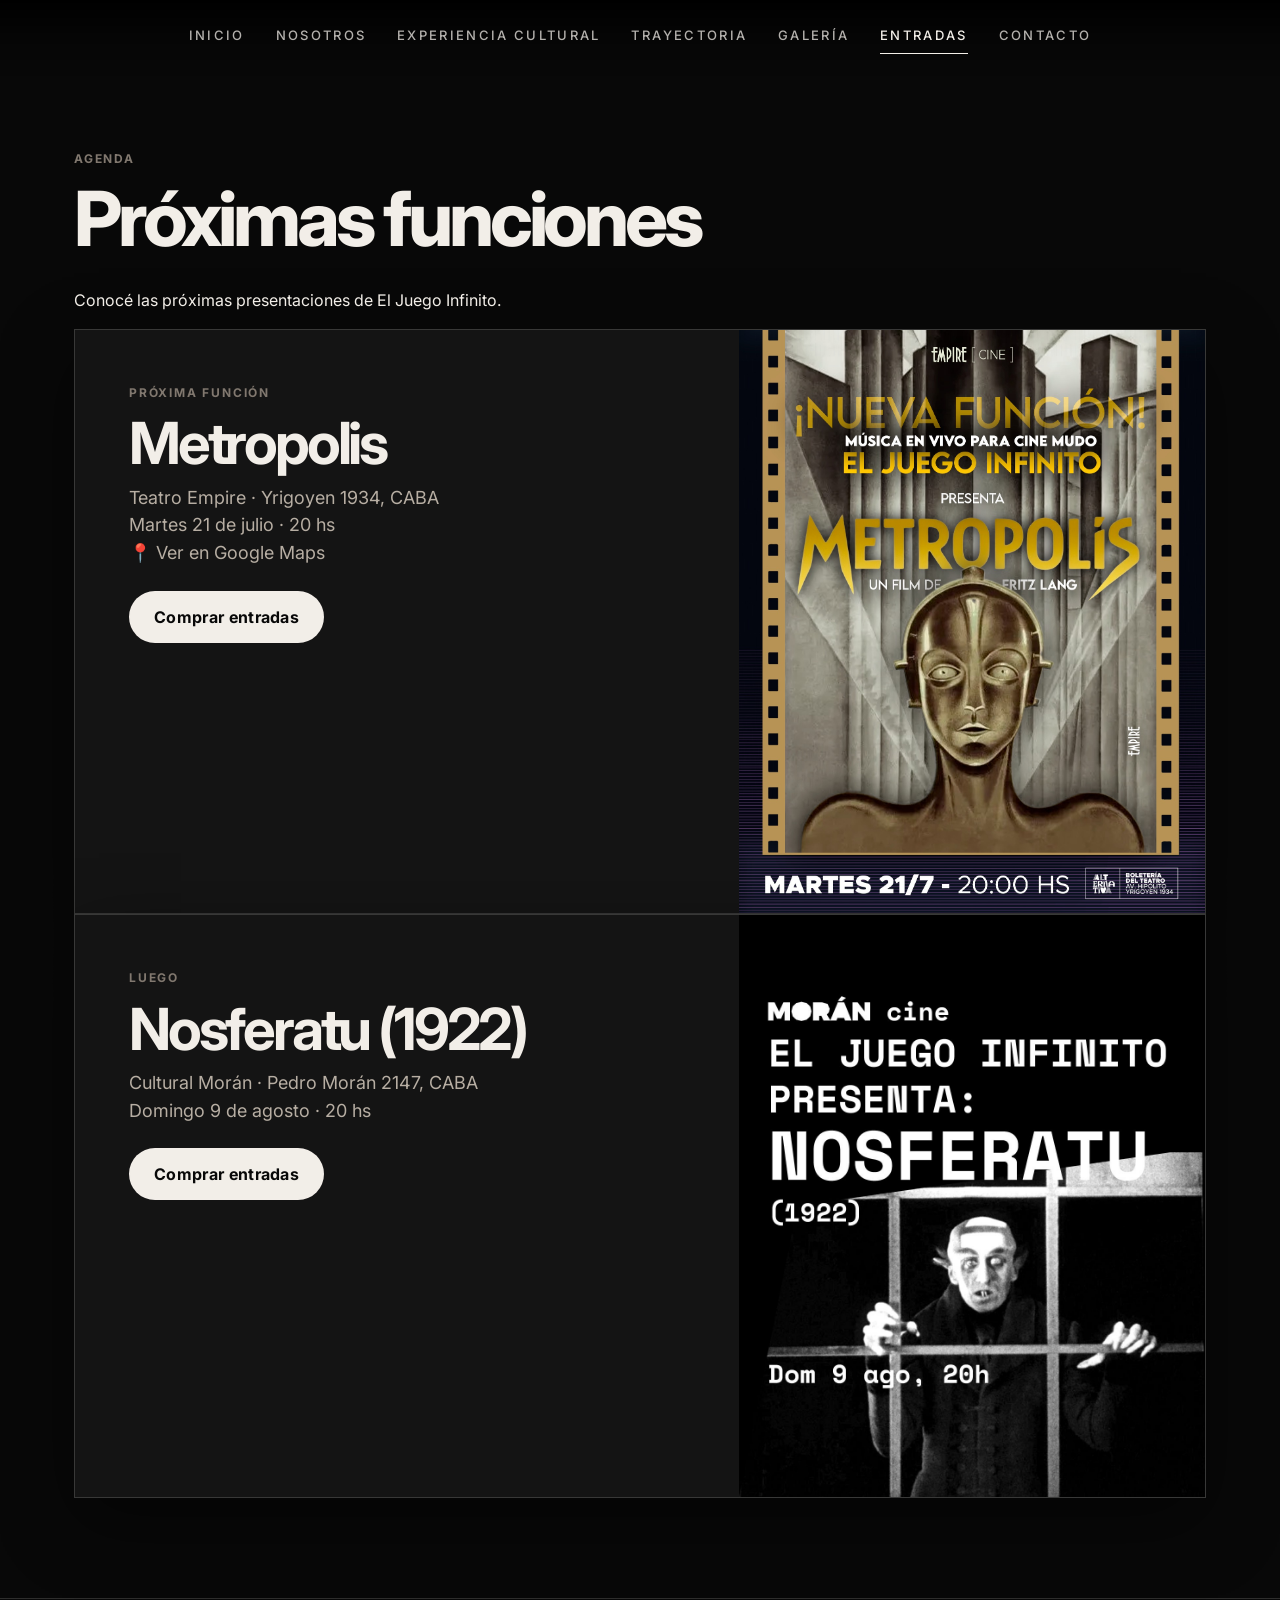
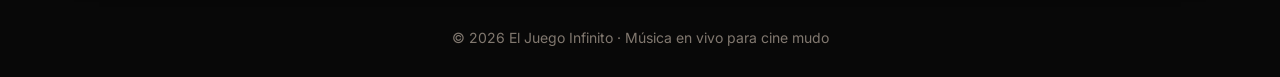
==== entradas.html @ af6304dd "primera version del sitio" ====
<!DOCTYPE html>
<html lang="es">
<head>
  <meta charset="UTF-8">
  <meta name="viewport" content="width=device-width, initial-scale=1.0">
  <title>Próximas funciones — El Juego Infinito</title>
  <link rel="preconnect" href="https://fonts.googleapis.com">
  <link rel="preconnect" href="https://fonts.gstatic.com" crossorigin>
  <link href="https://fonts.googleapis.com/css2?family=Anton&family=Inter:wght@300;400;450;500;600;700;800&display=swap" rel="stylesheet">
  <link rel="stylesheet" href="css/style.css">
</head>
<body class="">
<nav class="site-nav" aria-label="Navegación principal">
  <ul class="nav-links">
    <li><a href="index.html" class="">Inicio</a></li>
<li><a href="nosotros.html" class="">Nosotros</a></li>
<li><a href="experiencia.html" class="">Experiencia cultural</a></li>
<li><a href="trayectoria.html" class="">Trayectoria</a></li>
<li><a href="galeria.html" class="">Galería</a></li>
<li><a href="entradas.html" class="active">Entradas</a></li>
<li><a href="contacto.html" class="">Contacto</a></li>
  </ul>
</nav>

<main>
  <section class="page reveal">
    <div class="kicker">Agenda</div>
    <h1 class="page-title">Próximas funciones</h1>
    <p class="page-intro">Conocé las próximas presentaciones de El Juego Infinito.</p>

    <article class="ticket-card">
      <div class="ticket-info">
        <div class="kicker">Próxima función</div>
        <h2>Metropolis</h2>
        <p>Teatro Empire · Yrigoyen 1934, CABA<br>Martes 21 de julio · 20 hs<br><a href="https://maps.google.com/?q=Hip%C3%B3lito+Yrigoyen+1934,+Buenos+Aires" target="_blank" rel="noopener">📍 Ver en Google Maps</a></p>
        <a class="button" href="https://www.alternativateatral.com.ar/obra99545-metropolis" target="_blank" rel="noopener">
          Comprar entradas
        </a>
      </div>
      <div class="ticket-image">
        <img src="img/flyer-metropolis.jpg" alt="Flyer de Metropolis en Teatro Empire">
      </div>
    </article>

    <article class="ticket-card">
      <div class="ticket-info">
        <div class="kicker">Luego</div>
        <h2>Nosferatu (1922)</h2>
        <p>Cultural Morán · Pedro Morán 2147, CABA<br>Domingo 9 de agosto · 20 hs</p>
        <a class="button" href="https://www.passline.com/eventos/nosferatu-1922-con-musica-en-vivo-cine-proyeccion" target="_blank">
            Comprar entradas
        </a>
      </div>
      <div class="ticket-image">
        <img src="img/nosferatu-moran.jpeg" alt="Flyer de Nosferatu en Cultural Morán">
      </div>
    </article>
  </section>
</main>

<footer class="footer">© 2026 El Juego Infinito · Música en vivo para cine mudo</footer>
<script src="js/main.js"></script>
</body>
</html>
---- css/style.css ----
:root {
  --bg: #080808;
  --bg-soft: #101010;
  --bg-card: #141414;
  --text: #f2eee8;
  --muted: #b7aea3;
  --muted-2: #81786f;
  --line: rgba(242, 238, 232, .16);
  --line-strong: rgba(242, 238, 232, .28);
  --accent: #f2eee8;
  --shadow: 0 24px 70px rgba(0, 0, 0, .46);
}

* { box-sizing: border-box; }

html { scroll-behavior: smooth; }

body {
  margin: 0;
  background: var(--bg);
  color: var(--text);
  font-family: Inter, Arial, sans-serif;
  line-height: 1.55;
  -webkit-font-smoothing: antialiased;
  text-rendering: optimizeLegibility;
}

body::selection {
  background: var(--text);
  color: #000;
}

a {
  color: inherit;
  text-decoration: none;
}

img {
  display: block;
  width: 100%;
  max-width: 100%;
}

.site-nav {
  position: fixed;
  z-index: 50;
  top: 0;
  left: 0;
  width: 100%;
  padding: 22px clamp(18px, 4vw, 56px);
  display: flex;
  justify-content: center;
  align-items: center;
  background: linear-gradient(to bottom, rgba(0,0,0,.92), rgba(0,0,0,.30), rgba(0,0,0,0));
}

.nav-links {
  list-style: none;
  display: flex;
  gap: clamp(14px, 2.4vw, 34px);
  margin: 0;
  padding: 0;
  align-items: center;
  justify-content: center;
  flex-wrap: wrap;
}

.nav-links a {
  color: rgba(242, 238, 232, .74);
  font-size: 13px;
  letter-spacing: .18em;
  text-transform: uppercase;
  font-weight: 500;
  transition: color .22s ease, opacity .22s ease;
}

.nav-links a:hover,
.nav-links a.active {
  color: var(--text);
}

.nav-links a::after{
  content:"";
  display:block;
  margin-top:6px;
  height:1px;
  width:0;
  background:var(--text);
  transition:width .25s ease;
}
.nav-links a:hover::after,
.nav-links a.active::after{
  width:100%;
}

.hero {
  min-height: 100vh;
  position: relative;
  display: grid;
  align-items: start;
  justify-items: center;
  text-align: center;
  overflow: hidden;
  background:
    linear-gradient(to bottom, rgba(0,0,0,.28), rgba(0,0,0,.08) 38%, rgba(0,0,0,.55) 100%),
    url("../img/portada.jpg") center / cover no-repeat;
}

.hero-inner {
  position: relative;
  z-index: 2;
  padding: clamp(145px, 22vh, 220px) 24px 0;
  width: 100%;
}

.hero-title {
  margin: 0;
  font-family: Anton, Impact, Haettenschweiler, "Arial Narrow Bold", sans-serif;
  font-size: clamp(42px, 7vw, 108px);
  line-height: .88;
  letter-spacing: .015em;
  text-transform: uppercase;
  font-weight: 400;
  text-shadow: 0 5px 18px rgba(0,0,0,.55);
}

.hero-subtitle {
  margin: 8px 0 0;
  font-size: clamp(16px, 2.2vw, 28px);
  font-weight: 400;
  letter-spacing: .07em;
  color: rgba(242,238,232,.95);
  text-shadow: 0 5px 18px rgba(0,0,0,.75);
}

.hero-note {
  position: absolute;
  z-index: 3;
  bottom: 28px;
  left: 50%;
  transform: translateX(-50%);
  color: rgba(242,238,232,.7);
  font-size: 12px;
  letter-spacing: .16em;
  text-transform: uppercase;
}

main {
  padding-top: 92px;
  min-height: calc(100vh - 80px);
}

.page {
  max-width: 1180px;
  margin: 0 auto;
  padding: 58px 24px 100px;
}

.page-narrow {
  max-width: 920px;
}

.page-title {
  font-family: Inter, Arial, sans-serif;
  font-size: clamp(42px, 6vw, 76px);
  line-height: .94;
  margin: 0 0 34px;
  letter-spacing: -.055em;
  font-weight: 760;
}

.kicker {
  color: var(--muted-2);
  text-transform: uppercase;
  letter-spacing: .15em;
  font-size: 12px;
  font-weight: 700;
  margin-bottom: 14px;
}

.lead {
  max-width: 850px;
  margin: 0 0 36px;
  font-size: clamp(22px, 3vw, 36px);
  line-height: 1.17;
  letter-spacing: -.04em;
  color: var(--text);
  font-weight: 450;
}

.text {
  max-width: 800px;
  color: var(--muted);
  font-size: 18px;
}

.text p { margin: 0 0 18px; }

.button {
  display: inline-flex;
  align-items: center;
  justify-content: center;
  gap: 10px;
  min-height: 52px;
  padding: 0 24px;
  border: 1px solid var(--line-strong);
  border-radius: 999px;
  color: var(--bg);
  background: var(--text);
  font-weight: 700;
  letter-spacing: .02em;
  transition: transform .18s ease, opacity .18s ease;
}

.button:hover {
  transform: translateY(-2px);
  opacity: .9;
}

.button.secondary {
  background: transparent;
  color: var(--text);
}

.grid-two {
  display: grid;
  grid-template-columns: repeat(2, 1fr);
  gap: 34px;
}

.member-card {
  background: var(--bg-card);
  border: 1px solid var(--line);
  box-shadow: var(--shadow);
  overflow: hidden;
}

.member-card img {
  aspect-ratio: 1 / 1;
  object-fit: cover;
}

.member-card-content {
  padding: 26px;
}

.member-card h2 {
  margin: 0 0 6px;
  font-size: 28px;
  letter-spacing: -.035em;
  line-height: 1.05;
}

.member-card p {
  margin: 0;
  color: var(--muted);
}

.guest-note {
  margin-top: 46px;
  padding: 28px;
  border: 1px solid var(--line);
  background: var(--bg-soft);
  color: var(--muted);
  max-width: 820px;
}

.guest-note strong {
  color: var(--text);
}

.feature-image {
  margin: 0 0 40px;
  border: 1px solid var(--line);
  overflow: hidden;
  box-shadow: var(--shadow);
}

.feature-image img {
  height: min(68vh, 620px);
  object-fit: cover;
}

.timeline {
  border-top: 1px solid var(--line-strong);
}

.timeline-row {
  display: grid;
  grid-template-columns: minmax(120px, 160px) 1fr 1fr;
  gap: 28px;
  padding: 22px 0;
  border-bottom: 1px solid var(--line);
  align-items: baseline;
}

.timeline-date {
  font-weight: 700;
  color: var(--text);
}

.timeline-place {
  color: var(--muted);
}

.timeline-film {
  color: var(--text);
  font-style: italic;
}

.gallery-section {
  margin-top: 54px;
}

.sub-title {
  font-size: clamp(28px, 4vw, 46px);
  margin: 0 0 24px;
  letter-spacing: -.04em;
  line-height: 1;
}

.photo-grid {
  display: grid;
  grid-template-columns: repeat(3, 1fr);
  gap: 18px;
}

.photo-item {
  border: 1px solid var(--line);
  background: var(--bg-card);
  overflow: hidden;
  cursor: zoom-in;
  position: relative;
}

.photo-item img {
  height: 280px;
  object-fit: cover;
  transition: transform .35s ease, opacity .35s ease;
}

.photo-item:hover img {
  transform: scale(1.035);
  opacity: .86;
}

.video-grid {
  display: grid;
  grid-template-columns: repeat(3, 1fr);
  gap: 22px;
}

.video-card {
  border: 1px solid var(--line);
  background: var(--bg-card);
  overflow: hidden;
}

.video-frame {
  position: relative;
  aspect-ratio: 16 / 9;
  background: #000;
}

.video-frame iframe {
  position: absolute;
  inset: 0;
  width: 100%;
  height: 100%;
  border: 0;
}

.video-card-content {
  padding: 16px;
  color: var(--muted);
  font-size: 15px;
}

.video-card-content a {
  color: var(--text);
  text-decoration: underline;
  text-underline-offset: 3px;
}

.ticket-card {
  display: grid;
  grid-template-columns: 1.15fr .85fr;
  gap: 34px;
  border: 1px solid var(--line);
  background: var(--bg-card);
  box-shadow: var(--shadow);
  overflow: hidden;
}

.ticket-info {
  padding: clamp(28px, 5vw, 54px);
}

.ticket-info h2 {
  margin: 0 0 12px;
  font-size: clamp(34px, 5vw, 58px);
  letter-spacing: -.055em;
  line-height: .95;
}

.ticket-info p {
  color: var(--muted);
  font-size: 18px;
  margin: 0 0 24px;
}

.ticket-image img {
  height: 100%;
  min-height: 480px;
  object-fit: cover;
}

.contact-layout {
  min-height: calc(100vh - 92px);
  display: grid;
  grid-template-columns: 1fr 1fr;
}

.contact-photo {
  background: url("../img/post-funcion.jpg") center / cover no-repeat;
  min-height: 520px;
}

.contact-content {
  display: flex;
  flex-direction: column;
  justify-content: center;
  padding: clamp(48px, 8vw, 96px);
}

.contact-list {
  display: grid;
  gap: 18px;
  margin-top: 26px;
}

.contact-item {
  display: flex;
  align-items: center;
  gap: 14px;
  color: var(--muted);
  font-size: 19px;
}

.contact-item:hover {
  color: var(--text);
}

.icon-circle {
  width: 38px;
  height: 38px;
  border: 1px solid var(--line-strong);
  border-radius: 999px;
  display: inline-grid;
  place-items: center;
  flex: 0 0 auto;
  color: var(--text);
}

.icon-circle svg {
  width: 19px;
  height: 19px;
  fill: currentColor;
}

.footer {
  border-top: 1px solid var(--line);
  color: var(--muted-2);
  text-align: center;
  padding: 28px 20px;
  font-size: 14px;
}

.reveal {
  opacity: 0;
  transform: translateY(14px);
  animation: reveal .6s ease forwards;
}

@keyframes reveal {
  to { opacity: 1; transform: translateY(0); }
}

.lightbox {
  position: fixed;
  inset: 0;
  z-index: 100;
  display: none;
  align-items: center;
  justify-content: center;
  padding: 28px;
  background: rgba(0,0,0,.88);
}

.lightbox.open {
  display: flex;
}

.lightbox img {
  width: auto;
  max-width: min(1100px, 94vw);
  max-height: 86vh;
  object-fit: contain;
  box-shadow: var(--shadow);
}

.lightbox-close {
  position: absolute;
  top: 18px;
  right: 22px;
  background: transparent;
  border: 0;
  color: var(--text);
  font-size: 42px;
  line-height: 1;
  cursor: pointer;
}

@media (max-width: 980px) {
  .photo-grid,
  .video-grid {
    grid-template-columns: repeat(2, 1fr);
  }

  .ticket-card,
  .contact-layout {
    grid-template-columns: 1fr;
  }

  .ticket-image img {
    min-height: auto;
  }
}

@media (max-width: 720px) {
  .site-nav {
    position: absolute;
    padding: 18px 16px;
  }

  .nav-links {
    gap: 10px 16px;
  }

  .nav-links a {
    font-size: 11px;
  }

  .hero {
    background-position: center top;
  }

  .hero-inner {
    padding-top: 110px;
  }

  main {
    padding-top: 118px;
  }

  .page {
    padding-top: 34px;
    padding-bottom: 72px;
  }

  .grid-two,
  .photo-grid,
  .video-grid {
    grid-template-columns: 1fr;
  }

  .timeline-row {
    grid-template-columns: 1fr;
    gap: 4px;
  }

  .feature-image img,
  .photo-item img {
    height: auto;
  }

  .contact-item {
    align-items: flex-start;
    font-size: 17px;
  }
}
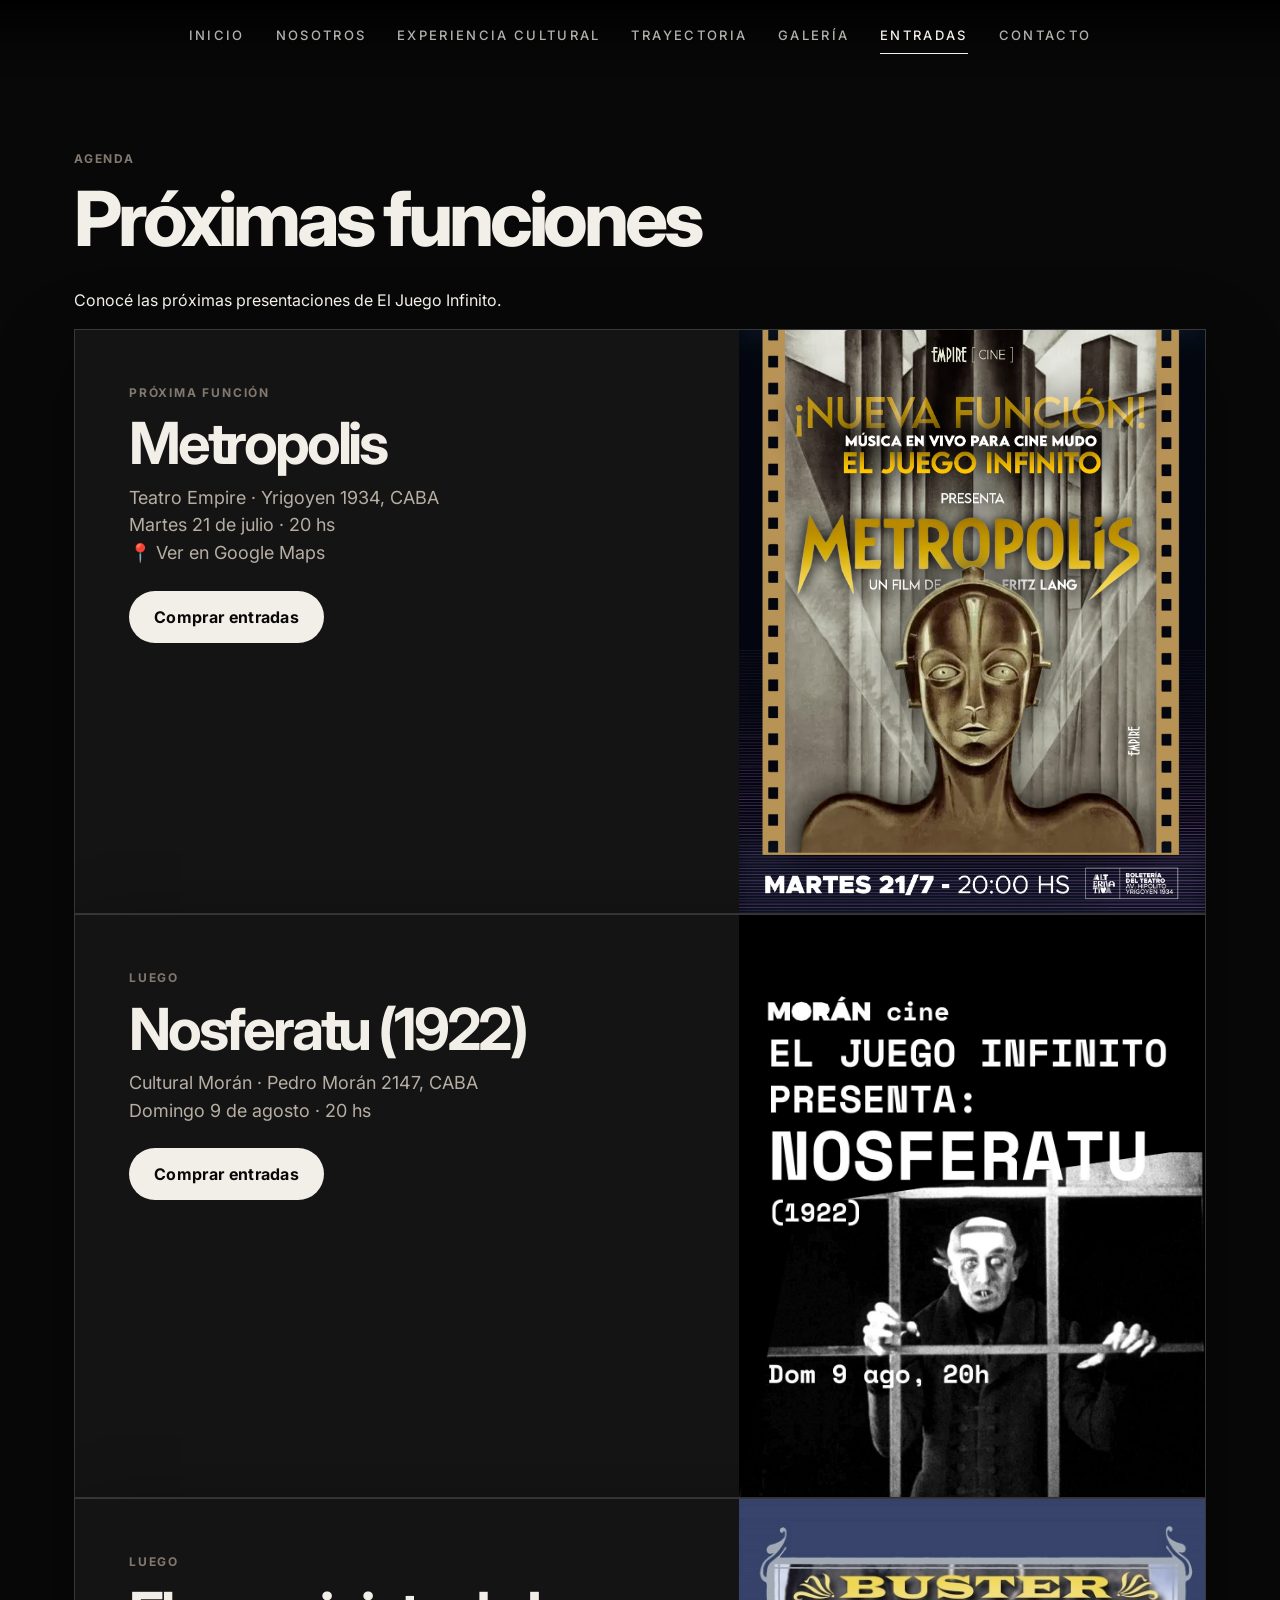
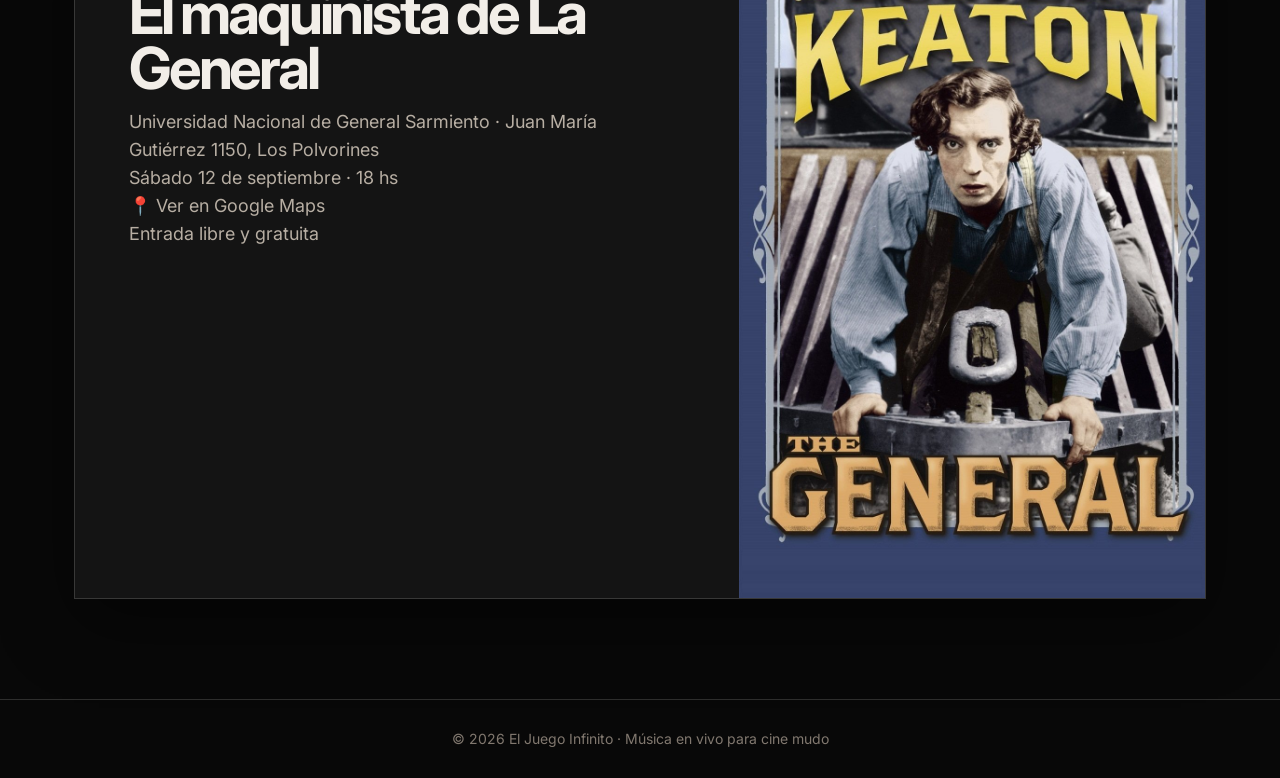
==== commit f66e2f2e: "agrego funcion El maquinista de La General" ====
--- a/entradas.html
+++ b/entradas.html
@@ -55,6 +55,17 @@
         <img src="img/nosferatu-moran.jpeg" alt="Flyer de Nosferatu en Cultural Morán">
       </div>
     </article>
+
+    <article class="ticket-card">
+      <div class="ticket-info">
+        <div class="kicker">Luego</div>
+        <h2>El maquinista de La General</h2>
+        <p>Universidad Nacional de General Sarmiento · Juan María Gutiérrez 1150, Los Polvorines<br>Sábado 12 de septiembre · 18 hs<br><a href="https://maps.google.com/?q=Juan+Mar%C3%ADa+Guti%C3%A9rrez+1150,+Los+Polvorines" target="_blank" rel="noopener">📍 Ver en Google Maps</a><br>Entrada libre y gratuita</p>
+      </div>
+      <div class="ticket-image">
+        <img src="img/flyer-maquinista.jpg" alt="Flyer de El maquinista de La General en UNGS">
+      </div>
+    </article>
   </section>
 </main>
 
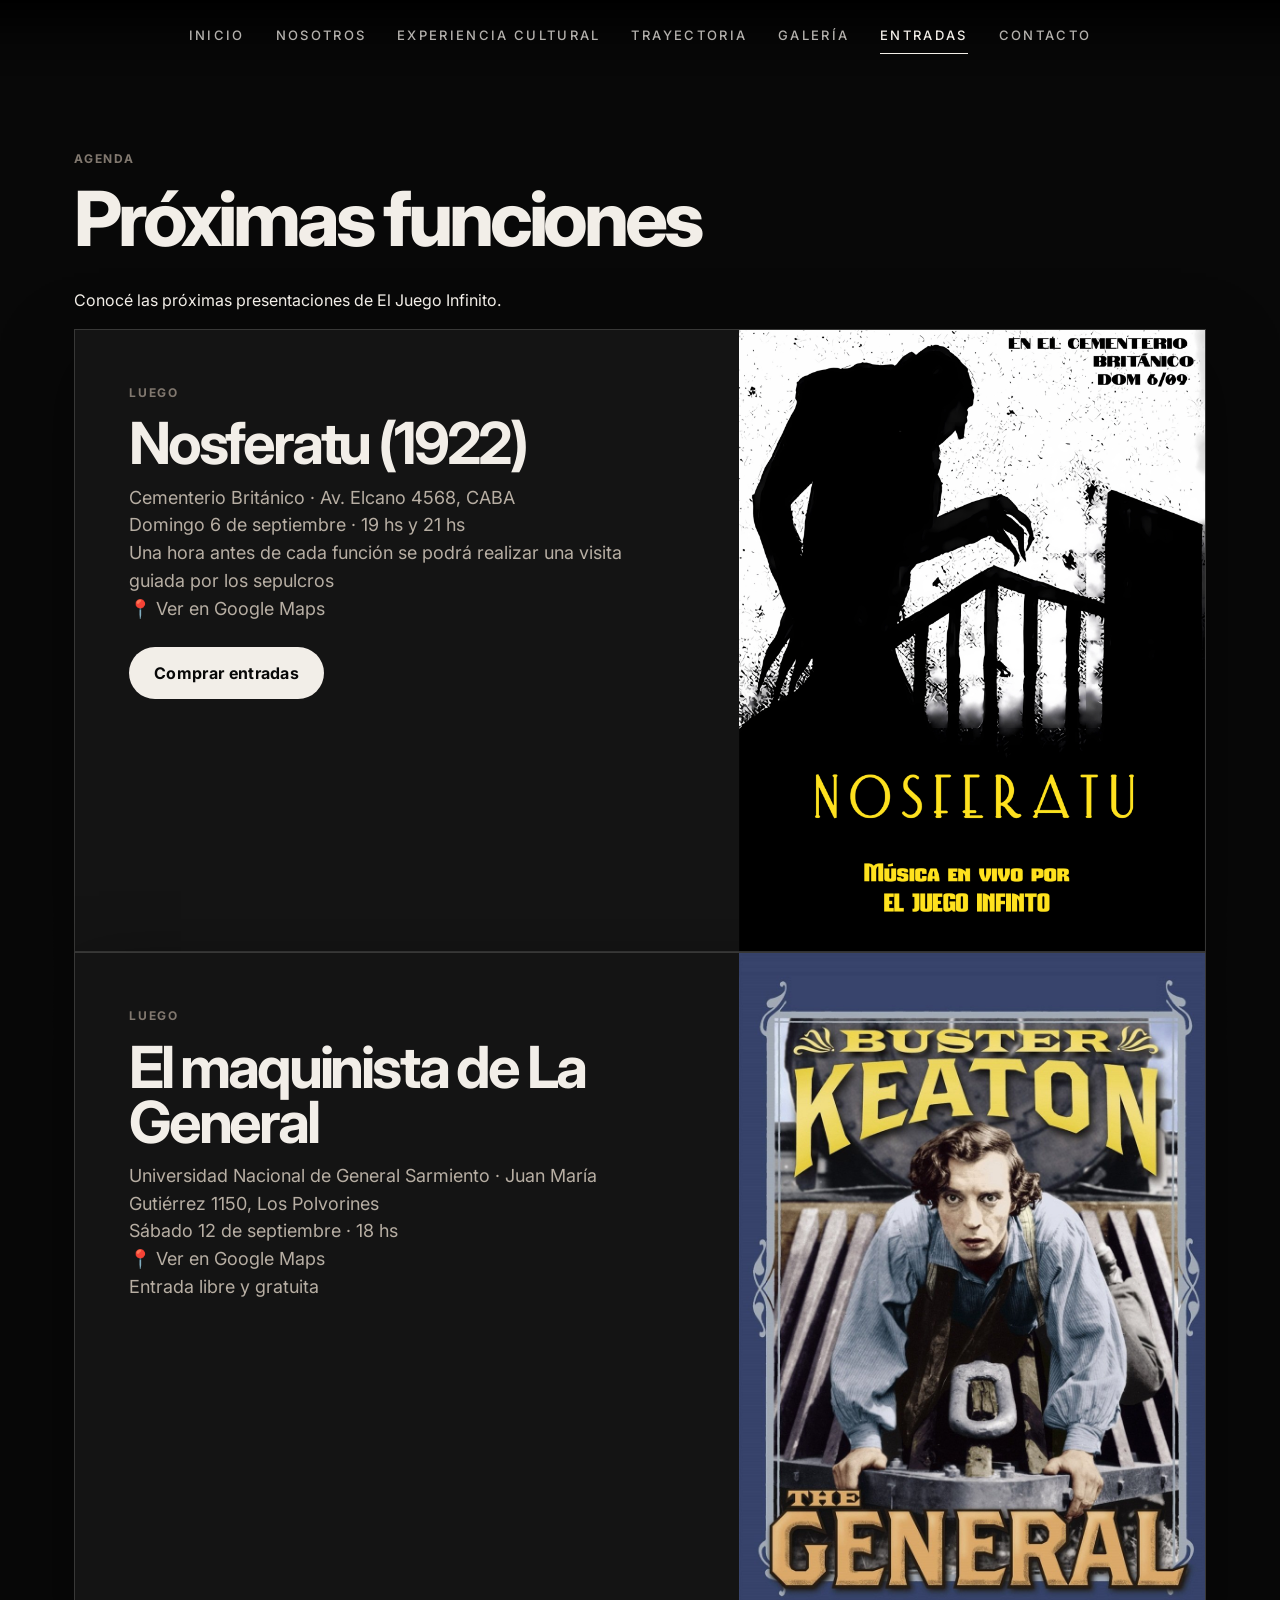
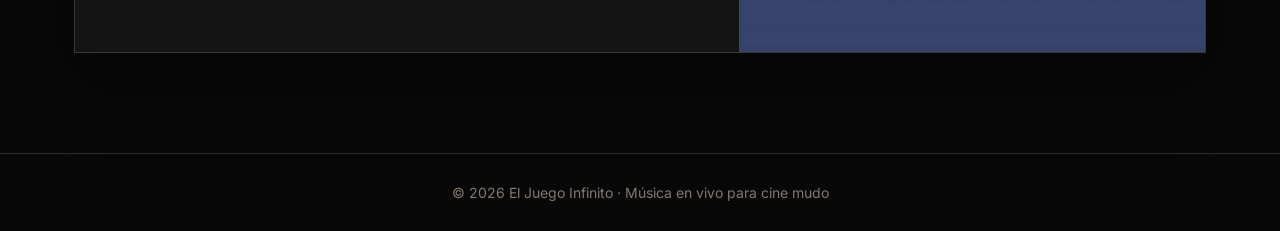
==== commit 4ee276db: "actualizacion de fechas e imagen nosferatu" ====
--- a/entradas.html
+++ b/entradas.html
@@ -13,12 +13,12 @@
 <nav class="site-nav" aria-label="Navegación principal">
   <ul class="nav-links">
     <li><a href="index.html" class="">Inicio</a></li>
-<li><a href="nosotros.html" class="">Nosotros</a></li>
-<li><a href="experiencia.html" class="">Experiencia cultural</a></li>
-<li><a href="trayectoria.html" class="">Trayectoria</a></li>
-<li><a href="galeria.html" class="">Galería</a></li>
-<li><a href="entradas.html" class="active">Entradas</a></li>
-<li><a href="contacto.html" class="">Contacto</a></li>
+    <li><a href="nosotros.html" class="">Nosotros</a></li>
+    <li><a href="experiencia.html" class="">Experiencia cultural</a></li>
+    <li><a href="trayectoria.html" class="">Trayectoria</a></li>
+    <li><a href="galeria.html" class="">Galería</a></li>
+    <li><a href="entradas.html" class="active">Entradas</a></li>
+    <li><a href="contacto.html" class="">Contacto</a></li>
   </ul>
 </nav>
 
@@ -30,29 +30,20 @@
 
     <article class="ticket-card">
       <div class="ticket-info">
-        <div class="kicker">Próxima función</div>
-        <h2>Metropolis</h2>
-        <p>Teatro Empire · Yrigoyen 1934, CABA<br>Martes 21 de julio · 20 hs<br><a href="https://maps.google.com/?q=Hip%C3%B3lito+Yrigoyen+1934,+Buenos+Aires" target="_blank" rel="noopener">📍 Ver en Google Maps</a></p>
-        <a class="button" href="https://www.alternativateatral.com.ar/obra99545-metropolis" target="_blank" rel="noopener">
+        <div class="kicker">Luego</div>
+        <h2>Nosferatu (1922)</h2>
+        <p>
+          Cementerio Británico · Av. Elcano 4568, CABA<br>
+          Domingo 6 de septiembre · 19 hs y 21 hs<br>
+          Una hora antes de cada función se podrá realizar una visita guiada por los sepulcros<br>
+          <a href="https://maps.google.com/?q=Av.+Elcano+4568,+Buenos+Aires" target="_blank" rel="noopener">📍 Ver en Google Maps</a>
+        </p>
+        <a class="button" href="https://panel.alternativateatral.com/obra101277-nosferatu-1922-con-musica-en-vivo-en-el-cementerio-britanico" target="_blank" rel="noopener">
           Comprar entradas
         </a>
       </div>
       <div class="ticket-image">
-        <img src="img/flyer-metropolis.jpg" alt="Flyer de Metropolis en Teatro Empire">
-      </div>
-    </article>
-
-    <article class="ticket-card">
-      <div class="ticket-info">
-        <div class="kicker">Luego</div>
-        <h2>Nosferatu (1922)</h2>
-        <p>Cultural Morán · Pedro Morán 2147, CABA<br>Domingo 9 de agosto · 20 hs</p>
-        <a class="button" href="https://www.passline.com/eventos/nosferatu-1922-con-musica-en-vivo-cine-proyeccion" target="_blank">
-            Comprar entradas
-        </a>
-      </div>
-      <div class="ticket-image">
-        <img src="img/nosferatu-moran.jpeg" alt="Flyer de Nosferatu en Cultural Morán">
+        <img src="img/nosferatu-cementerio.png" alt="Flyer de Nosferatu en el Cementerio Británico">
       </div>
     </article>
 
